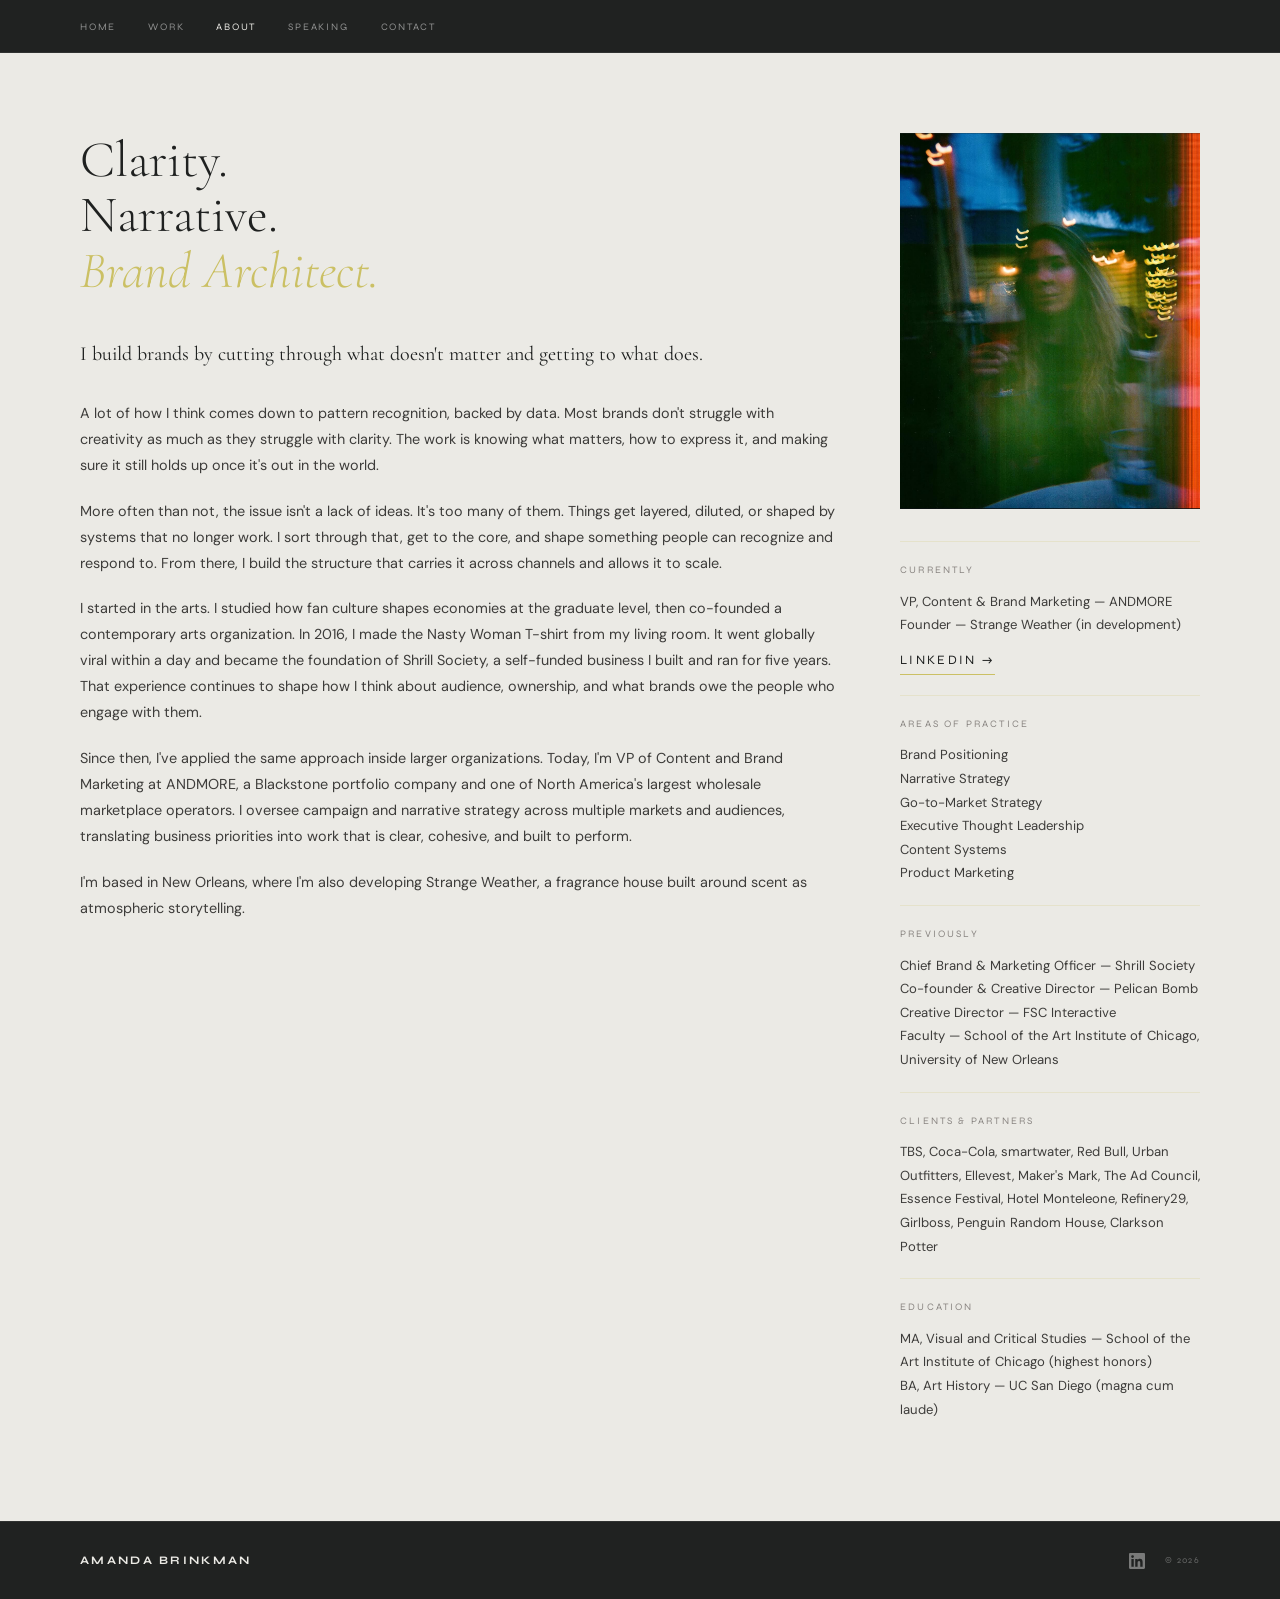
==== about.html @ c76f2d02 "Update About page sidebar content Co-Authored-By: Claude Sonnet 4.6 <noreply@anthropic.com>" ====
<!DOCTYPE html>
<html lang="en">
<head>
  <meta charset="UTF-8">
  <meta name="viewport" content="width=device-width, initial-scale=1.0">
  <title>About — Amanda Brinkman</title>
  <meta name="description" content="Twenty years building brands at the intersection of cultural intelligence, narrative architecture, and commercial strategy.">
  <link rel="preconnect" href="https://fonts.googleapis.com">
  <link rel="preconnect" href="https://fonts.gstatic.com" crossorigin>
  <link href="https://fonts.googleapis.com/css2?family=Cormorant+Garamond:ital,wght@0,300;0,400;0,500;0,600;0,700;1,300;1,400;1,600&family=DM+Sans:wght@300;400;500&family=Syne:wght@400;500;600;700;800&display=swap" rel="stylesheet">
  <link rel="stylesheet" href="css/style.css">
</head>
<body>

  <nav class="site-nav" role="navigation" aria-label="Main">
    <div class="container nav-inner">
      
      <button class="nav-toggle" aria-label="Toggle navigation" aria-expanded="false">
        <span></span><span></span><span></span>
      </button>
      <ul class="nav-links">
        <li><a href="index.html">Home</a></li>
        <li><a href="work.html">Work</a></li>
        <li><a href="about.html">About</a></li>
        <li><a href="speaking.html">Speaking</a></li>
        <li><a href="contact.html">Contact</a></li>
      </ul>
    </div>
  </nav>

  <main>
    <div class="container">
      <div class="about-grid">

        <!-- LEFT: BIO -->
        <div class="about-body">
          <h2 class="about-heading">Clarity.<br>Narrative.<br><em>Brand Architect.</em></h2>

          <p class="about-lede">I build brands by cutting through what doesn't matter and getting to what does.</p>

          <p>A lot of how I think comes down to pattern recognition, backed by data. Most brands don't struggle with creativity as much as they struggle with clarity. The work is knowing what matters, how to express it, and making sure it still holds up once it's out in the world.</p>

          <p>More often than not, the issue isn't a lack of ideas. It's too many of them. Things get layered, diluted, or shaped by systems that no longer work. I sort through that, get to the core, and shape something people can recognize and respond to. From there, I build the structure that carries it across channels and allows it to scale.</p>

          <p>I started in the arts. I studied how fan culture shapes economies at the graduate level, then co-founded a contemporary arts organization. In 2016, I made the Nasty Woman T-shirt from my living room. It went globally viral within a day and became the foundation of Shrill Society, a self-funded business I built and ran for five years. That experience continues to shape how I think about audience, ownership, and what brands owe the people who engage with them.</p>

          <p>Since then, I've applied the same approach inside larger organizations. Today, I'm VP of Content and Brand Marketing at ANDMORE, a Blackstone portfolio company and one of North America's largest wholesale marketplace operators. I oversee campaign and narrative strategy across multiple markets and audiences, translating business priorities into work that is clear, cohesive, and built to perform.</p>

          <p>I'm based in New Orleans, where I'm also developing Strange Weather, a fragrance house built around scent as atmospheric storytelling.</p>


        </div>

        <!-- RIGHT: PHOTO + SIDEBAR -->
        <aside class="photo-col">

          <img src="images/IMG_5791.jpg" alt="Amanda Brinkman"
               style="width:100%;max-height:560px;object-fit:cover;object-position:center top;display:block;margin-bottom:2rem;">

          <div class="sidebar-block">
            <span class="label">Currently</span>
            <p>VP, Content &amp; Brand Marketing — ANDMORE<br>Founder — Strange Weather (in development)</p>
            <a href="https://www.linkedin.com/in/amandaleighbrinkman/" target="_blank" rel="noopener" class="cta-link" style="font-size:0.8rem;margin-top:0.75rem;display:inline-block;">LinkedIn →</a>
          </div>

          <div class="sidebar-block">
            <span class="label">Areas of Practice</span>
            <p>Brand Positioning<br>Narrative Strategy<br>Go-to-Market Strategy<br>Executive Thought Leadership<br>Content Systems<br>Product Marketing</p>
          </div>

          <div class="sidebar-block">
            <span class="label">Previously</span>
            <p>Chief Brand &amp; Marketing Officer — Shrill Society<br>Co-founder &amp; Creative Director — Pelican Bomb<br>Creative Director — FSC Interactive<br>Faculty — School of the Art Institute of Chicago, University of New Orleans</p>
          </div>

          <div class="sidebar-block">
            <span class="label">Clients &amp; Partners</span>
            <p>TBS, Coca-Cola, smartwater, Red Bull, Urban Outfitters, Ellevest, Maker's Mark, The Ad Council, Essence Festival, Hotel Monteleone, Refinery29, Girlboss, Penguin Random House, Clarkson Potter</p>
          </div>

          <div class="sidebar-block">
            <span class="label">Education</span>
            <p>MA, Visual and Critical Studies — School of the Art Institute of Chicago (highest honors)<br>BA, Art History — UC San Diego (magna cum laude)</p>
          </div>

        </aside>

      </div>
    </div>
  </main>

  <footer class="site-footer">
    <div class="container footer-inner">
      <span class="nav-logo">Amanda Brinkman</span>
      <div style="display:flex;align-items:center;gap:1.25rem;">
        <a href="https://www.linkedin.com/in/amandaleighbrinkman/" target="_blank" rel="noopener" aria-label="LinkedIn" style="color:rgba(255,255,255,0.4);display:flex;align-items:center;transition:color 0.2s;" onmouseover="this.style.color='rgba(255,255,255,0.9)'" onmouseout="this.style.color='rgba(255,255,255,0.4)'">
          <svg xmlns="http://www.w3.org/2000/svg" viewBox="0 0 24 24" width="16" height="16" fill="currentColor"><path d="M20.447 20.452h-3.554v-5.569c0-1.328-.027-3.037-1.852-3.037-1.853 0-2.136 1.445-2.136 2.939v5.667H9.351V9h3.414v1.561h.046c.477-.9 1.637-1.85 3.37-1.85 3.601 0 4.267 2.37 4.267 5.455v6.286zM5.337 7.433a2.062 2.062 0 01-2.063-2.065 2.064 2.064 0 112.063 2.065zm1.782 13.019H3.555V9h3.564v11.452zM22.225 0H1.771C.792 0 0 .774 0 1.729v20.542C0 23.227.792 24 1.771 24h20.451C23.2 24 24 23.227 24 22.271V1.729C24 .774 23.2 0 22.222 0h.003z"/></svg>
        </a>
        <p>© 2026</p>
      </div>
    </div>
  </footer>

  <script src="js/nav.js"></script>
</body>
</html>
---- css/style.css ----
/* ============================================================
   AMANDA BRINKMAN — GLOBAL STYLESHEET v2
   ============================================================ */

/* --- VARIABLES --- */
:root {
  --linen:        #EBEAE5;  /* Linen Mist */
  --noir:         #202221;  /* Charcoal */
  --coal:         #292B2A;  /* Charcoal-light — card surfaces */
  --crimson:      #CBC064;  /* Soft Apple — primary accent */
  --crimson-deep: #A8A048;  /* Soft Apple, deeper */
  --crimson-pale: rgba(203, 192, 100, 0.10);
  --cerulean:     #FFB6E3;  /* Baby Pink — strip accent */
  --ivory:        #DDD1C1;  /* Warm Ivory */
  --smoke:        #E3E1E6;  /* Smoke */
  --ink:          #1F2120;
  --ink-mid:      #3D3C3A;
  --ink-light:    #888480;
  --red-border:   rgba(203, 192, 100, 0.20);
  --dark-border:  rgba(255, 255, 255, 0.07);
  --serif:   'Cormorant Garamond', Georgia, serif;
  --sans:    'DM Sans', system-ui, sans-serif;
  --display: 'Syne', system-ui, sans-serif;
  --max-w:   1200px;
  --pad-h:   2.5rem;
}

/* --- RESET --- */
*, *::before, *::after { box-sizing: border-box; margin: 0; padding: 0; }
img, video { display: block; max-width: 100%; height: auto; }

/* --- BASE --- */
html { font-size: 16px; scroll-behavior: smooth; }

body {
  background: var(--linen);
  color: var(--ink-mid);
  font-family: var(--sans);
  font-size: 0.9rem;
  line-height: 1.8;
  -webkit-font-smoothing: antialiased;
}

/* --- TYPOGRAPHY --- */
h1, h2, h3, h4 {
  font-family: var(--serif);
  font-weight: 300;
  color: var(--ink);
  line-height: 1.05;
}
h2 { line-height: 1.12; }
h3 { line-height: 1.2; font-weight: 400; }

p { font-family: var(--sans); font-size: 0.9rem; line-height: 1.8; color: var(--ink-mid); }

em { color: var(--crimson); font-style: italic; }

a { color: var(--crimson-deep); text-decoration: none; transition: color 0.2s; }
a:hover { color: var(--ink); }

/* --- LAYOUT --- */
.container {
  max-width: var(--max-w);
  margin-left: auto;
  margin-right: auto;
  padding-left: var(--pad-h);
  padding-right: var(--pad-h);
}

/* --- LABELS --- */
.label {
  font-family: var(--display);
  font-size: 0.62rem;
  letter-spacing: 0.22em;
  text-transform: uppercase;
  color: var(--ink-light);
  display: block;
}
.label-dark {
  color: rgba(255,255,255,0.4);
}

/* --- HAIRLINE --- */
hr { border: none; border-top: 0.5px solid var(--red-border); }
.hr-dark { border-color: var(--dark-border); }

/* --- TAG PILLS --- */
.tag-pill {
  display: inline-block;
  font-family: var(--display);
  font-size: 0.6rem;
  letter-spacing: 0.14em;
  text-transform: uppercase;
  border: 0.5px solid var(--dark-border);
  color: rgba(255,255,255,0.5);
  padding: 0.35rem 0.8rem;
  border-radius: 100px;
}
.tag-pill-light {
  border-color: var(--red-border);
  color: var(--crimson-deep);
}

/* --- CTA BUTTONS --- */
.cta-btn {
  display: inline-block;
  font-family: var(--display);
  font-size: 0.68rem;
  letter-spacing: 0.18em;
  text-transform: uppercase;
  background: var(--linen);
  color: var(--ink);
  padding: 0.9rem 2.25rem;
  border: none;
  transition: background 0.2s, color 0.2s;
}
.cta-btn:hover { background: var(--crimson); color: var(--linen); }

.cta-btn-outline {
  background: transparent;
  border: 0.5px solid var(--dark-border);
  color: rgba(255,255,255,0.85);
}
.cta-btn-outline:hover { background: var(--linen); color: var(--ink); border-color: var(--linen); }

.cta-link {
  display: inline-block;
  font-family: var(--display);
  font-size: 0.65rem;
  letter-spacing: 0.18em;
  text-transform: uppercase;
  color: var(--ink);
  border-bottom: 0.5px solid var(--crimson);
  padding-bottom: 2px;
  transition: color 0.2s;
}
.cta-link:hover { color: var(--crimson-deep); }
.cta-link-light {
  color: rgba(255,255,255,0.8);
  border-bottom-color: rgba(169,27,24,0.4);
}
.cta-link-light:hover { color: var(--linen); }

/* ============================================================
   NAVIGATION
   ============================================================ */
.site-nav {
  position: sticky;
  top: 0;
  z-index: 100;
  background: var(--noir);
  border-bottom: 0.5px solid var(--dark-border);
}

.nav-inner {
  display: flex;
  justify-content: space-between;
  align-items: center;
  height: 3.25rem;
}

.nav-logo {
  font-family: var(--display);
  font-size: 0.72rem;
  font-weight: 700;
  letter-spacing: 0.2em;
  text-transform: uppercase;
  color: var(--linen);
  text-decoration: none;
  transition: color 0.2s;
}
.nav-logo:hover { color: var(--cerulean); }

.nav-links {
  display: flex;
  gap: 2rem;
  list-style: none;
}

.nav-links a {
  font-family: var(--display);
  font-size: 0.62rem;
  letter-spacing: 0.18em;
  text-transform: uppercase;
  color: rgba(255,255,255,0.5);
  text-decoration: none;
  transition: color 0.2s;
}
.nav-links a:hover,
.nav-links a.active { color: var(--linen); }

.nav-toggle {
  display: none;
  background: none;
  border: none;
  flex-direction: column;
  gap: 5px;
  padding: 4px;
  cursor: pointer;
}
.nav-toggle span {
  display: block;
  width: 22px;
  height: 0.5px;
  background: var(--linen);
}

/* ============================================================
   HERO — DARK, FULL VIEWPORT
   ============================================================ */
.hero-dark {
  background: var(--noir);
  display: flex;
  flex-direction: column;
  justify-content: center;
  padding-top: 4rem;
  padding-bottom: 4rem;
  position: relative;
  overflow: hidden;
}

.hero-inner {
  display: grid;
  grid-template-columns: 1fr;
  gap: 0;
  align-items: start;
  max-width: 720px;
  margin-left: 0;
  text-align: left;
}

.hero-tags {
  display: flex;
  gap: 0.6rem;
  flex-wrap: wrap;
  margin-bottom: 2rem;
}

.hero-name {
  font-family: var(--serif);
  font-size: clamp(5rem, 9vw, 10rem);
  font-weight: 600;
  color: var(--linen);
  line-height: 0.92;
  letter-spacing: -0.02em;
  margin-bottom: 2rem;
}

.hero-name em {
  color: var(--crimson);
  font-style: italic;
}

.hero-sub {
  font-family: var(--sans);
  font-size: 0.9rem;
  color: rgba(255,255,255,0.55);
  line-height: 1.7;
  max-width: 380px;
  margin-bottom: 2.5rem;
}

/* Hero portrait column */
.hero-portrait {
  position: relative;
  align-self: stretch;
  min-height: 520px;
  display: flex;
  align-items: flex-end;
}

.portrait-placeholder {
  width: 100%;
  height: 100%;
  min-height: 520px;
  background: var(--coal);
  border: 0.5px solid var(--dark-border);
  display: flex;
  flex-direction: column;
  align-items: center;
  justify-content: center;
  gap: 0.75rem;
  position: relative;
  overflow: hidden;
}

.portrait-placeholder::before {
  content: '';
  position: absolute;
  inset: 0;
  background: linear-gradient(to top, var(--noir) 0%, transparent 40%);
  z-index: 1;
}

.portrait-placeholder-label {
  font-family: var(--display);
  font-size: 0.6rem;
  letter-spacing: 0.18em;
  text-transform: uppercase;
  color: rgba(255,255,255,0.25);
  position: relative;
  z-index: 2;
}

.portrait-placeholder svg {
  opacity: 0.12;
  position: relative;
  z-index: 2;
}

.hero-portrait img {
  width: 100%;
  height: 100%;
  min-height: 520px;
  object-fit: cover;
  object-position: top center;
}

/* ============================================================
   HORIZONTAL TYPE SCROLL
   ============================================================ */
.type-scroll-wrap {
  background: var(--cerulean);
  overflow: hidden;
  padding: 1rem 0;
  user-select: none;
}

.type-scroll-track {
  display: inline-flex;
  gap: 0;
  animation: type-scroll 30s linear infinite;
  white-space: nowrap;
}

.type-scroll-wrap:hover .type-scroll-track {
  animation-play-state: paused;
}

.type-scroll-item {
  font-family: var(--serif);
  font-size: 1.15rem;
  font-weight: 600;
  letter-spacing: 0.04em;
  color: var(--noir);
  padding: 0 1.5rem;
  font-style: italic;
}

.type-scroll-dot {
  font-family: var(--display);
  font-size: 0.5rem;
  color: rgba(24, 23, 23, 0.4);
  align-self: center;
  padding: 0 0.5rem;
}

@keyframes type-scroll {
  from { transform: translateX(0); }
  to   { transform: translateX(-50%); }
}

/* ============================================================
   STATS ROW
   ============================================================ */
.stats-row {
  padding: 4rem 0;
  border-bottom: 0.5px solid var(--red-border);
}

.stats-grid {
  display: grid;
  grid-template-columns: repeat(4, 1fr);
  gap: 0;
}

.stat-item {
  padding: 0 2rem;
  border-right: 0.5px solid var(--red-border);
}
.stat-item:first-child { padding-left: 0; }
.stat-item:last-child  { border-right: none; }

.stat-num {
  font-family: var(--serif);
  font-size: clamp(2.8rem, 4vw, 4rem);
  font-weight: 300;
  color: var(--ink);
  line-height: 1;
  display: block;
  margin-bottom: 0.5rem;
}

.stat-desc {
  font-family: var(--display);
  font-size: 0.6rem;
  letter-spacing: 0.14em;
  text-transform: uppercase;
  color: var(--ink-light);
  line-height: 1.5;
  display: block;
}

/* ============================================================
   PRESS TICKER
   ============================================================ */
.ticker-outer {
  overflow: hidden;
  background: var(--linen);
  border-top: 0.5px solid var(--red-border);
  border-bottom: 0.5px solid var(--red-border);
  padding: 12px 0;
  position: relative;
}
.ticker-outer::before,
.ticker-outer::after {
  content: '';
  position: absolute; top: 0; bottom: 0;
  width: 80px; z-index: 2; pointer-events: none;
}
.ticker-outer::before { left: 0;  background: linear-gradient(to right, var(--linen), transparent); }
.ticker-outer::after  { right: 0; background: linear-gradient(to left,  var(--linen), transparent); }

.ticker-track {
  display: flex;
  animation: ticker 55s linear infinite;
  white-space: nowrap;
}
.ticker-track:hover { animation-play-state: paused; }

.t-item {
  display: inline-flex;
  align-items: center;
  gap: 8px;
  padding: 0 22px;
  border-right: 0.5px solid var(--red-border);
  flex-shrink: 0;
  height: 36px;
}
.t-favicon {
  width: 14px; height: 14px;
  border-radius: 3px;
  object-fit: contain;
  opacity: 0.55;
}
.t-name {
  font-family: var(--display);
  font-size: 0.58rem;
  letter-spacing: 0.12em;
  color: var(--ink-light);
  white-space: nowrap;
}
.t-item:hover .t-name  { color: var(--crimson-deep); }
.t-item:hover .t-favicon { opacity: 0.85; }

@keyframes ticker {
  from { transform: translateX(0); }
  to   { transform: translateX(-50%); }
}

/* ============================================================
   WORK PREVIEW — HOME
   ============================================================ */
.work-preview {
  padding: 5rem 0;
  background: var(--noir);
}

.section-header {
  display: flex;
  justify-content: space-between;
  align-items: baseline;
  margin-bottom: 3rem;
  padding-bottom: 1.5rem;
  border-bottom: 0.5px solid var(--dark-border);
}

.section-heading {
  font-family: var(--serif);
  font-size: clamp(1.8rem, 3vw, 2.4rem);
  font-weight: 300;
  color: var(--linen);
  line-height: 1.1;
}

.work-grid {
  display: grid;
  grid-template-columns: repeat(3, 1fr);
  gap: 1px;
  background: var(--dark-border);
  margin-bottom: 3rem;
}

.work-card {
  background: var(--coal);
  padding: 2.25rem 2rem;
  text-decoration: none;
  display: block;
  transition: background 0.25s;
  position: relative;
}
.work-card:hover { background: #2A2B2A; }

.work-card-tag {
  font-family: var(--display);
  font-size: 0.58rem;
  letter-spacing: 0.16em;
  text-transform: uppercase;
  color: var(--crimson);
  display: block;
  margin-bottom: 1rem;
}

.work-card-title {
  font-family: var(--serif);
  font-size: 1.6rem;
  font-weight: 400;
  color: var(--linen);
  display: block;
  margin-bottom: 1rem;
  line-height: 1.1;
}

.work-card-desc {
  font-family: var(--sans);
  font-size: 0.82rem;
  line-height: 1.75;
  color: rgba(255,255,255,0.4);
}

.work-card-num {
  position: absolute;
  top: 2rem;
  right: 2rem;
  font-family: var(--display);
  font-size: 0.58rem;
  letter-spacing: 0.1em;
  color: rgba(255,255,255,0.15);
}

/* ============================================================
   PAGE HEADER
   ============================================================ */
.page-header {
  background: var(--noir);
  padding: 5rem 0 3.5rem;
}

.page-header .label-dark { margin-bottom: 1.25rem; }

.page-header h1 {
  font-size: clamp(3rem, 6vw, 5.5rem);
  color: var(--linen);
  margin-bottom: 1rem;
}

.page-header .subhead {
  font-family: var(--sans);
  font-size: 0.9rem;
  color: rgba(255,255,255,0.4);
  max-width: 520px;
  line-height: 1.8;
}

/* ============================================================
   CASE STUDIES — WORK PAGE
   ============================================================ */
.case-study {
  padding: 3.5rem 0;
  border-bottom: 0.5px solid var(--red-border);
  display: grid;
  grid-template-columns: 200px 1fr;
  gap: 4rem;
}

.case-meta { padding-top: 0.2rem; }

.case-co {
  font-family: var(--serif);
  font-size: 1.3rem;
  font-weight: 500;
  color: var(--ink);
  display: block;
  margin-bottom: 0.4rem;
}

.case-role {
  font-family: var(--display);
  font-size: 0.6rem;
  letter-spacing: 0.12em;
  text-transform: uppercase;
  color: var(--crimson-deep);
  display: block;
  margin-bottom: 0.3rem;
}

.case-years {
  font-family: var(--sans);
  font-size: 0.75rem;
  color: var(--ink-light);
}

.case-body p { font-size: 0.88rem; margin-bottom: 1rem; }
.case-body p:last-of-type { margin-bottom: 0; }

/* Metrics */
.metrics-label {
  font-family: var(--display);
  font-size: 0.62rem;
  font-weight: 700;
  letter-spacing: 0.14em;
  text-transform: uppercase;
  color: var(--crimson);
  margin-top: 2.25rem;
  margin-bottom: 0.5rem;
}

.metrics {
  display: flex;
  gap: 2rem;
  margin-top: 2.25rem;
  flex-wrap: wrap;
}

.metric {
  border-left: 1.5px solid var(--crimson);
  padding-left: 0.85rem;
}

.metric-num {
  font-family: var(--serif);
  font-size: 1.6rem;
  font-weight: 400;
  color: var(--ink);
  line-height: 1;
  display: block;
}

.metric-desc {
  font-family: var(--display);
  font-size: 0.58rem;
  letter-spacing: 0.1em;
  text-transform: uppercase;
  color: var(--ink-light);
  display: block;
  margin-top: 0.2rem;
}

/* Badge */
.badge {
  display: inline-block;
  font-family: var(--display);
  font-size: 0.58rem;
  letter-spacing: 0.12em;
  text-transform: uppercase;
  background: var(--crimson-pale);
  color: var(--crimson-deep);
  border: 0.5px solid var(--red-border);
  padding: 0.3rem 0.75rem;
  margin-top: 1.5rem;
}

/* ============================================================
   ABOUT PAGE
   ============================================================ */
.about-grid {
  padding: 5rem 0;
  display: grid;
  grid-template-columns: 1fr 300px;
  gap: 4rem;
  align-items: start;
}

.about-heading {
  font-size: clamp(2.4rem, 4vw, 3.5rem);
  margin-bottom: 2.5rem;
  line-height: 1.08;
}

.about-body p { margin-bottom: 1.25rem; font-size: 0.9rem; }
.about-lede { font-family: var(--serif); font-size: 1.25rem !important; font-weight: 400; line-height: 1.5; color: var(--ink) !important; margin-bottom: 2rem !important; }

.about-aside {
  margin-top: 3rem;
  padding-top: 2rem;
  border-top: 0.5px solid var(--red-border);
  font-size: 0.8rem;
  color: var(--ink-light);
  font-style: italic;
  line-height: 1.8;
  font-family: var(--sans);
}

/* Photo column */
.photo-col {}

.photo-placeholder-lg {
  background: var(--ivory);
  border: 0.5px solid var(--red-border);
  aspect-ratio: 3 / 4;
  display: flex;
  flex-direction: column;
  align-items: center;
  justify-content: center;
  gap: 0.75rem;
  margin-bottom: 2rem;
  overflow: hidden;
  position: relative;
}

.photo-placeholder-lg img,
.photo-placeholder-lg video {
  width: 100%;
  height: 100%;
  object-fit: cover;
  object-position: top;
  position: absolute;
  inset: 0;
}

.photo-placeholder-label {
  font-family: var(--display);
  font-size: 0.58rem;
  letter-spacing: 0.16em;
  text-transform: uppercase;
  color: var(--ink-light);
  position: relative;
  z-index: 1;
}

.sidebar-block {
  border-top: 0.5px solid var(--red-border);
  padding: 1.25rem 0;
}

.sidebar-block .label { margin-bottom: 0.6rem; }

.sidebar-block p {
  font-size: 0.82rem;
  line-height: 1.8;
}

/* ============================================================
   SPEAKING PAGE
   ============================================================ */
.speaking-intro { padding: 4rem 0 3rem; }

.speaking-grid {
  display: grid;
  grid-template-columns: 1fr 1fr;
  gap: 4rem;
  align-items: start;
}

.venues { padding-bottom: 3rem; }

.venue-grid {
  display: grid;
  grid-template-columns: repeat(4, 1fr);
  gap: 1px;
  background: var(--red-border);
}

.venue-cell {
  background: var(--linen);
  padding: 1.75rem 1.5rem;
  display: flex;
  align-items: center;
  justify-content: center;
  transition: background 0.2s;
}
.venue-cell:hover { background: var(--smoke, #e8e5e0); }

.venue-logo {
  max-height: 36px;
  max-width: 120px;
  width: auto;
  object-fit: contain;
  filter: grayscale(100%);
  opacity: 0.65;
  transition: opacity 0.2s;
  display: block;
}
.venue-cell:hover .venue-logo { opacity: 1; }

.venue-fallback {
  display: none;
  font-family: var(--serif);
  font-size: 0.9rem;
  color: var(--ink-mid);
  text-align: center;
}

.topics { padding: 3rem 0; border-top: 0.5px solid var(--red-border); }
.topics .label { margin-bottom: 1.75rem; }

.topics-grid {
  display: grid;
  grid-template-columns: 1fr 1fr;
  gap: 1px;
  background: var(--red-border);
}

.topic-card {
  background: var(--linen);
  padding: 1.75rem;
  transition: background 0.2s;
}
.topic-card:hover { background: #D9D6CE; }

.topic-title {
  font-family: var(--serif);
  font-size: 1.1rem;
  font-weight: 500;
  color: var(--ink);
  display: block;
  margin-bottom: 0.6rem;
}

.topic-desc { font-size: 0.82rem; line-height: 1.7; color: var(--ink-light); }

.speaking-cta-strip {
  background: var(--noir);
  padding: 4rem 0;
}

.speaking-cta-inner {
  display: grid;
  grid-template-columns: 1fr 1fr;
  gap: 4rem;
  align-items: center;
}

.speaking-cta-inner h3 {
  font-family: var(--serif);
  font-size: clamp(1.6rem, 2.5vw, 2.2rem);
  font-weight: 300;
  color: var(--linen);
  line-height: 1.2;
}

/* ============================================================
   CONTACT PAGE
   ============================================================ */
.contact-grid {
  padding: 5rem 0;
  display: grid;
  grid-template-columns: 1fr 1fr;
  gap: 5rem;
  align-items: start;
}

.contact-heading {
  font-size: clamp(2.2rem, 3.5vw, 3.2rem);
  margin-bottom: 1.5rem;
}

.contact-body { font-size: 0.9rem; margin-bottom: 2.25rem; }

.contact-icons {
  display: flex;
  gap: 1.5rem;
  align-items: center;
}

.contact-icon-link {
  color: var(--ink-mid);
  transition: color 0.2s;
  display: inline-flex;
  align-items: center;
}

.contact-icon-link:hover { color: var(--crimson); }

.contact-links { border-top: 0.5px solid var(--red-border); }

.contact-row {
  display: flex;
  justify-content: space-between;
  align-items: baseline;
  padding: 0.85rem 0;
  border-bottom: 0.5px solid var(--red-border);
}

.contact-row-label {
  font-family: var(--display);
  font-size: 0.65rem;
  letter-spacing: 0.12em;
  text-transform: uppercase;
  color: var(--ink-mid);
}

.contact-row-val {
  font-family: var(--sans);
  font-size: 0.8rem;
  color: var(--ink-light);
}
.contact-row-val a { color: var(--ink-light); }
.contact-row-val a:hover { color: var(--crimson-deep); }

/* Form */
.contact-form { padding-top: 0.5rem; }

.form-field { margin-bottom: 2rem; }

.form-field label {
  display: block;
  font-family: var(--display);
  font-size: 0.6rem;
  letter-spacing: 0.16em;
  text-transform: uppercase;
  color: var(--ink-light);
  margin-bottom: 0.6rem;
}

.form-field input,
.form-field textarea {
  width: 100%;
  background: transparent;
  border: none;
  border-bottom: 0.5px solid var(--ink-light);
  font-family: var(--sans);
  font-size: 0.9rem;
  color: var(--ink);
  padding: 0.5rem 0;
  outline: none;
  border-radius: 0;
  -webkit-appearance: none;
  transition: border-color 0.2s;
}
.form-field input:focus,
.form-field textarea:focus { border-bottom-color: var(--crimson-deep); }
.form-field textarea { resize: vertical; min-height: 100px; }

.form-submit {
  background: var(--ink);
  color: var(--linen);
  font-family: var(--display);
  font-size: 0.65rem;
  letter-spacing: 0.18em;
  text-transform: uppercase;
  border: none;
  border-radius: 0;
  padding: 0.95rem 2.5rem;
  cursor: pointer;
  transition: background 0.2s;
}
.form-submit:hover { background: var(--crimson-deep); }

/* ============================================================
   WRITING PAGE
   ============================================================ */
.writing-intro {
  background: var(--noir);
  padding: 5rem 0 4rem;
}

.writing-intro h1 {
  font-size: clamp(3rem, 6vw, 5.5rem);
  color: var(--linen);
  margin-bottom: 1.25rem;
}

.writing-intro p {
  color: rgba(255,255,255,0.45);
  max-width: 520px;
}

.writing-piece {
  padding: 3rem 0;
  border-bottom: 0.5px solid var(--red-border);
  display: grid;
  grid-template-columns: 140px 1fr;
  gap: 3rem;
  align-items: start;
}

.writing-date {
  font-family: var(--display);
  font-size: 0.6rem;
  letter-spacing: 0.12em;
  text-transform: uppercase;
  color: var(--ink-light);
  padding-top: 0.3rem;
}

.writing-title {
  font-family: var(--serif);
  font-size: 1.75rem;
  font-weight: 300;
  color: var(--ink);
  display: block;
  margin-bottom: 0.75rem;
  line-height: 1.15;
}
.writing-title a { color: var(--ink); border-bottom: 0.5px solid transparent; transition: border-color 0.2s, color 0.2s; }
.writing-title a:hover { color: var(--crimson-deep); border-bottom-color: var(--crimson); }

.writing-dek { font-size: 0.88rem; color: var(--ink-mid); line-height: 1.75; margin-bottom: 1rem; }

.writing-source {
  font-family: var(--display);
  font-size: 0.58rem;
  letter-spacing: 0.14em;
  text-transform: uppercase;
  color: var(--crimson-deep);
}

.writing-cta { padding: 3.5rem 0 4rem; }
.writing-cta p { margin-bottom: 1.5rem; }

/* ============================================================
   ANDMORE IMAGE GRID
   ============================================================ */
.andmore-img-grid {
  display: grid;
  grid-template-columns: repeat(3, 1fr);
  gap: 12px;
  margin-top: 32px;
}
.andmore-img-grid img {
  width: 100%;
  height: 240px;
  object-fit: cover;
  display: block;
  background: var(--linen);
}
@media (max-width: 768px) {
  .andmore-img-grid { grid-template-columns: 1fr; }
}

/* ============================================================
   WORK PAGE — IMAGE GRIDS & SUB-SECTIONS
   ============================================================ */
.work-img-grid {
  display: grid;
  gap: 0.6rem;
  margin: 2rem 0;
}
.work-img-grid.cols-2 { grid-template-columns: 1fr 1fr; }
.work-img-grid.cols-3 { grid-template-columns: 1fr 1fr 1fr; }
.work-img-grid.cols-4 { grid-template-columns: 1fr 1fr 1fr 1fr; }
.work-img-grid img {
  width: 100%;
  display: block;
  aspect-ratio: 4/3;
  object-fit: cover;
  background: var(--linen);
}
.work-img-grid img.tall { aspect-ratio: 3/4; }


.case-subsection {
  margin-top: 2.5rem;
  padding-top: 2rem;
  border-top: 0.5px solid var(--red-border);
}
.case-subsection h3 {
  font-family: var(--serif);
  font-size: 1.25rem;
  font-weight: 600;
  letter-spacing: 0.01em;
  color: var(--ink);
  margin-bottom: 1rem;
}
.subsection-links {
  display: flex;
  gap: 1.5rem;
  flex-wrap: wrap;
  margin-top: 1.25rem;
}


.press-strip {
  display: flex;
  flex-wrap: wrap;
  gap: 0.35rem 1.25rem;
  margin: 1.5rem 0 0;
  padding: 1.25rem 0 0;
  border-top: 0.5px solid var(--red-border);
}
.press-name {
  font-family: var(--sans);
  font-size: 0.68rem;
  font-weight: 500;
  letter-spacing: 0.1em;
  text-transform: uppercase;
  color: var(--ink-light);
}

.pull-quote {
  font-family: var(--serif);
  font-style: italic;
  font-size: clamp(1.3rem, 2.5vw, 1.9rem);
  line-height: 1.3;
  color: var(--ink);
  margin: 2rem 0;
  padding-left: 1.5rem;
  border-left: 2px solid var(--crimson);
}

/* ============================================================
   SPEAKING PAGE — TEXT VENUE LIST & PHOTO
   ============================================================ */
.venue-list {
  columns: 2;
  column-gap: 3rem;
  padding: 0;
  list-style: none;
  margin: 0;
}
.venue-list li {
  font-family: var(--sans);
  font-size: 0.75rem;
  font-weight: 500;
  letter-spacing: 0.07em;
  text-transform: uppercase;
  color: var(--ink-mid);
  padding: 0.65rem 0;
  border-bottom: 0.5px solid var(--red-border);
  break-inside: avoid;
}

.speaking-photo-wrap {
  margin: 0 0 3rem;
}
.speaking-photo-wrap img {
  width: 100%;
  max-height: 480px;
  object-fit: cover;
  object-position: center top;
  display: block;
}
.speaking-photo-placeholder {
  width: 100%;
  height: 280px;
  background: var(--linen);
  display: flex;
  align-items: center;
  justify-content: center;
  font-family: var(--sans);
  font-size: 0.78rem;
  color: var(--ink-light);
  letter-spacing: 0.05em;
}

/* ============================================================
   FOOTER
   ============================================================ */
.site-footer {
  background: var(--noir);
  border-top: 0.5px solid var(--dark-border);
  padding: 1.75rem 0;
}

.footer-inner {
  display: flex;
  justify-content: space-between;
  align-items: center;
}

.footer-inner p {
  font-family: var(--display);
  font-size: 0.58rem;
  letter-spacing: 0.14em;
  text-transform: uppercase;
  color: rgba(255,255,255,0.3);
}

/* ============================================================
   MEDIA QUERIES
   ============================================================ */
@media (max-width: 960px) {
  :root { --pad-h: 1.75rem; }

  /* Nav */
  .nav-links {
    display: none;
    flex-direction: column;
    position: absolute;
    top: 3.25rem; left: 0; right: 0;
    background: var(--noir);
    border-bottom: 0.5px solid var(--dark-border);
    padding: 1rem 1.75rem;
    gap: 0;
    z-index: 200;
  }
  .nav-links.open { display: flex; }
  .nav-links.open li { padding: 0.7rem 0; border-bottom: 0.5px solid var(--dark-border); }
  .nav-toggle { display: flex; }
  .site-nav { position: relative; }

  /* Hero */
  .hero-name { font-size: clamp(4rem, 12vw, 7rem); }

  /* Stats */
  .stats-grid { grid-template-columns: 1fr 1fr; gap: 2.5rem 0; }
  .stat-item { padding: 0 1.5rem; border-right: 0.5px solid var(--red-border); }
  .stat-item:nth-child(2n) { border-right: none; }

  /* Work */
  .work-grid { grid-template-columns: 1fr; }

  /* Case studies */
  .case-study { grid-template-columns: 1fr; gap: 1.5rem; }

  /* About — stays two-column, just tighter gap */
  .about-grid { gap: 2.5rem; }
  .photo-placeholder-lg { aspect-ratio: 4/3; }

  /* Speaking */
  .speaking-grid { grid-template-columns: 1fr; gap: 2rem; }
  .venue-grid { grid-template-columns: 1fr 1fr; }
  .topics-grid { grid-template-columns: 1fr; }
  .speaking-cta-inner { grid-template-columns: 1fr; gap: 2rem; }

  /* Contact */
  .contact-grid { grid-template-columns: 1fr; gap: 3rem; }

  /* Work image grids */
  .work-img-grid.cols-3 { grid-template-columns: 1fr 1fr; }
  .work-img-grid.cols-4 { grid-template-columns: 1fr 1fr; }
  /* Venue list */
  .venue-list { columns: 1; }
  /* Writing */
  .writing-piece { grid-template-columns: 1fr; gap: 0.75rem; }

  /* Section header */
  .section-header { flex-direction: column; gap: 1rem; }

  /* Footer */
  .footer-inner { flex-direction: column; gap: 0.6rem; text-align: center; }
}

@media (max-width: 480px) {
  :root { --pad-h: 1.25rem; }
  .stats-grid { grid-template-columns: 1fr 1fr; }
  .stat-item { border-right: none; padding: 0; }
  .metrics { gap: 1.25rem; }
}
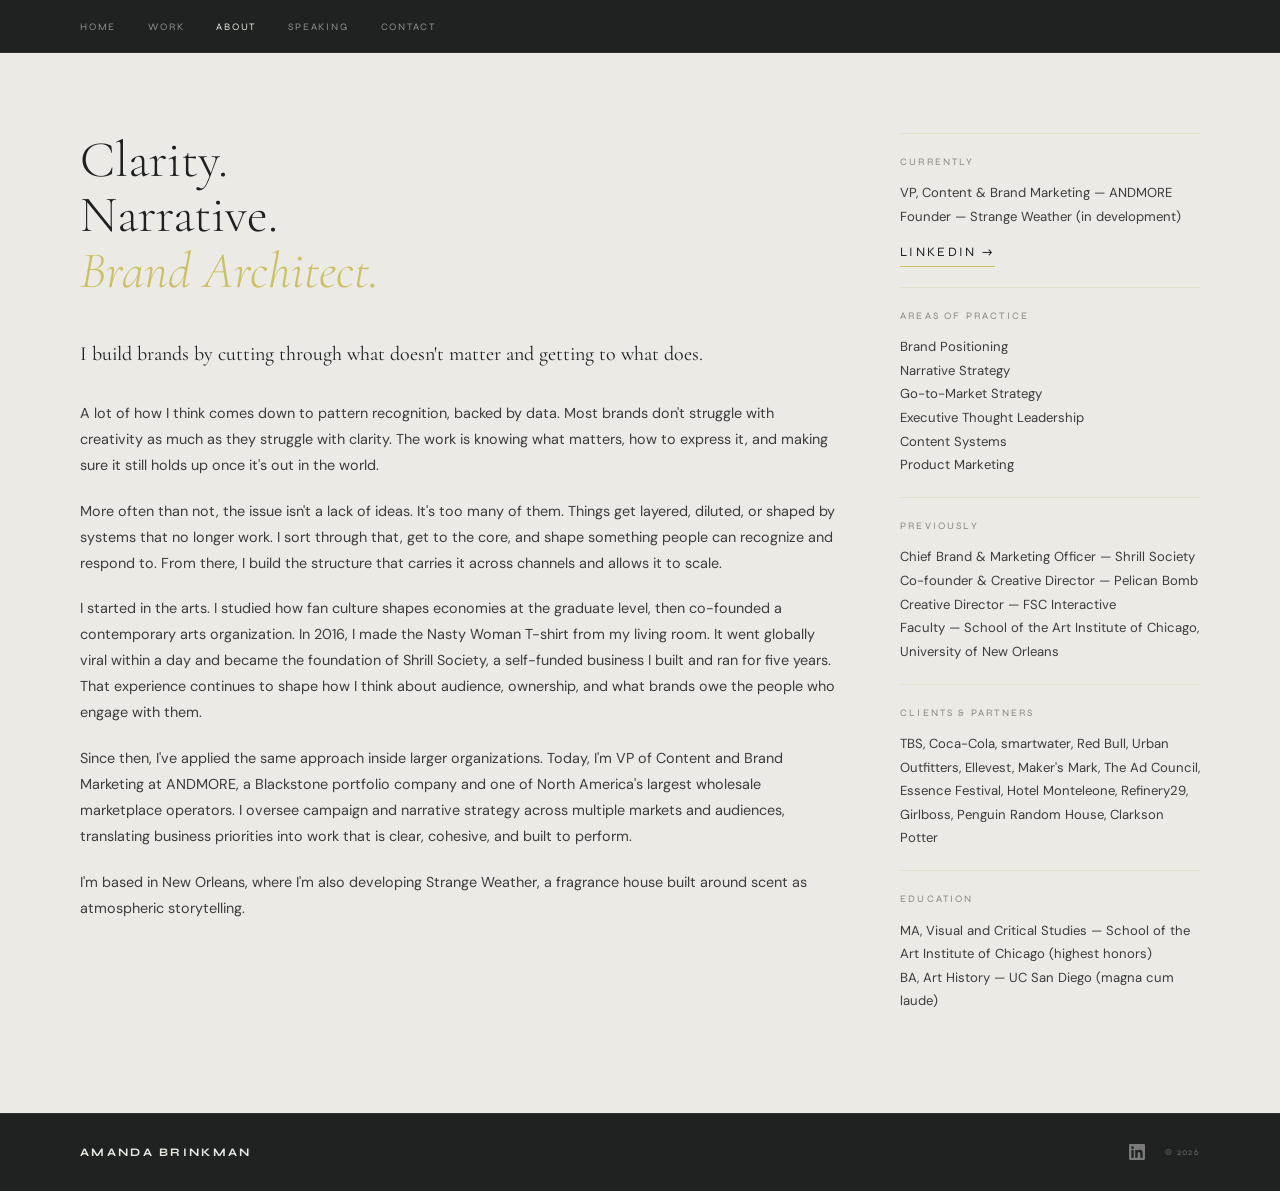
==== commit 04f0485d: "Remove portrait from About page, align sidebar to top Co-Authored-By: Claude Sonnet 4.6 <noreply@ant" ====
--- a/about.html
+++ b/about.html
@@ -54,9 +54,6 @@
         <!-- RIGHT: PHOTO + SIDEBAR -->
         <aside class="photo-col">
 
-          <img src="images/IMG_5791.jpg" alt="Amanda Brinkman"
-               style="width:100%;max-height:560px;object-fit:cover;object-position:center top;display:block;margin-bottom:2rem;">
-
           <div class="sidebar-block">
             <span class="label">Currently</span>
             <p>VP, Content &amp; Brand Marketing — ANDMORE<br>Founder — Strange Weather (in development)</p>
--- a/css/style.css
+++ b/css/style.css
@@ -691,8 +691,10 @@
   font-family: var(--sans);
 }
 
-/* Photo column */
-.photo-col {}
+/* Sidebar column */
+.photo-col {
+  padding-top: 0;
+}
 
 .photo-placeholder-lg {
   background: var(--ivory);
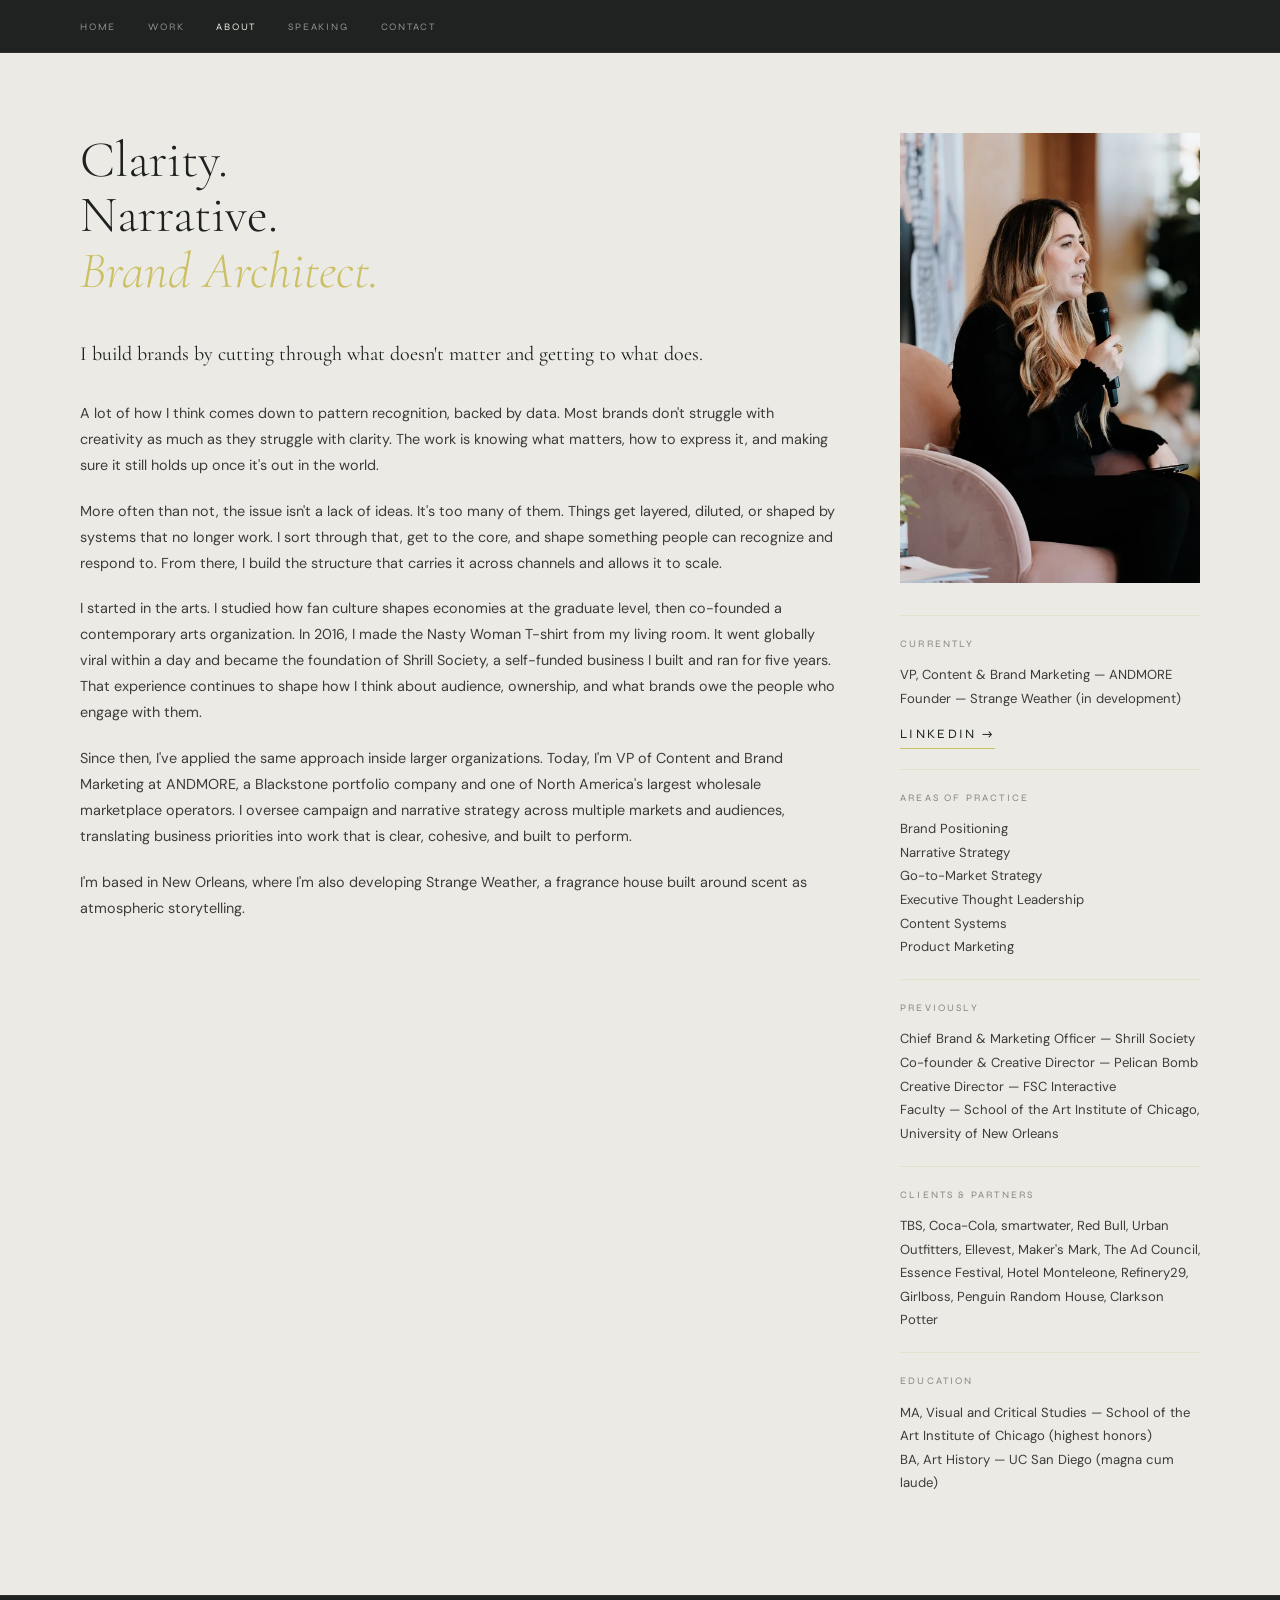
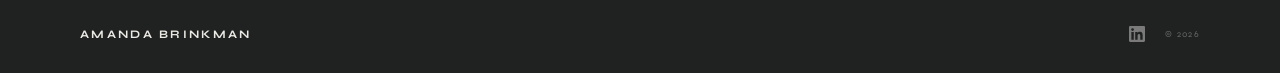
==== commit 7cb25f3e: "Replace About page portrait with speaking.webp Co-Authored-By: Claude Sonnet 4.6 <noreply@anthropic." ====
--- a/about.html
+++ b/about.html
@@ -54,6 +54,9 @@
         <!-- RIGHT: PHOTO + SIDEBAR -->
         <aside class="photo-col">
 
+          <img src="images/speaking.webp" alt="Amanda Brinkman"
+               style="width:100%;max-height:560px;object-fit:cover;object-position:center top;display:block;margin-bottom:2rem;">
+
           <div class="sidebar-block">
             <span class="label">Currently</span>
             <p>VP, Content &amp; Brand Marketing — ANDMORE<br>Founder — Strange Weather (in development)</p>
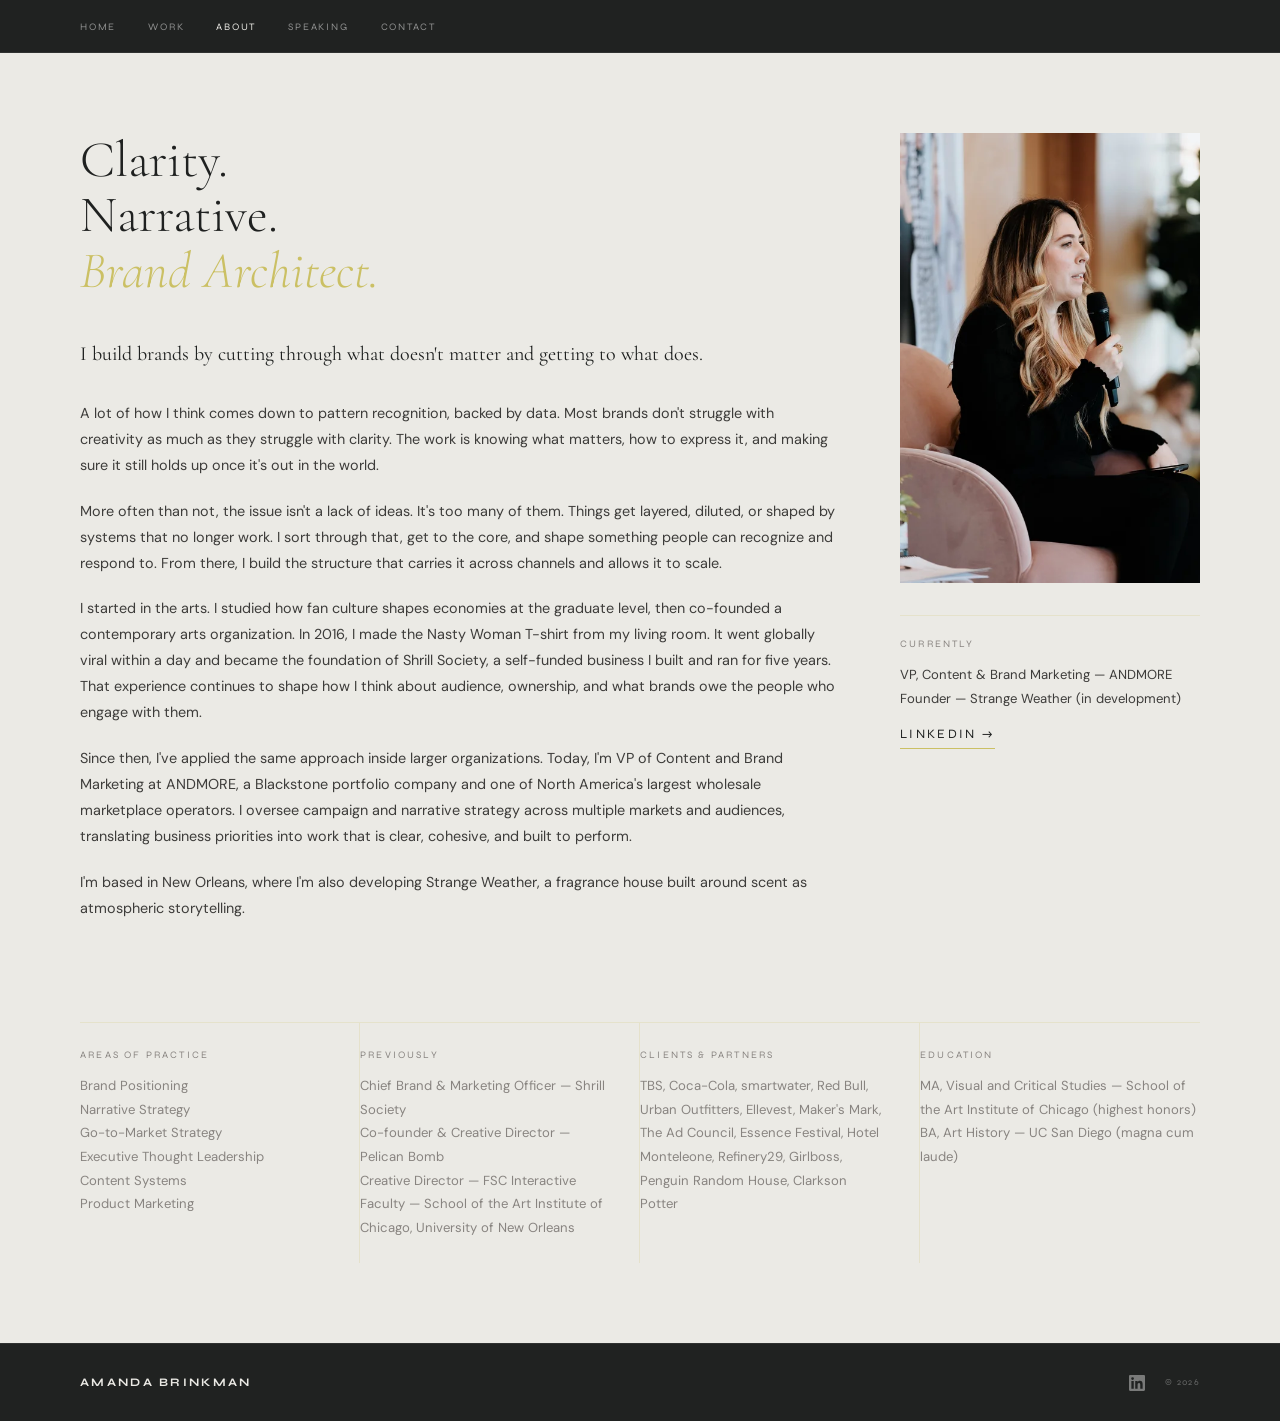
==== commit 0fd85864: "Restructure About page: sidebar image+currently, metadata strip below Co-Authored-By: Claude Sonnet " ====
--- a/about.html
+++ b/about.html
@@ -51,7 +51,7 @@
 
         </div>
 
-        <!-- RIGHT: PHOTO + SIDEBAR -->
+        <!-- RIGHT: PHOTO + CURRENTLY -->
         <aside class="photo-col">
 
           <img src="images/speaking.webp" alt="Amanda Brinkman"
@@ -63,29 +63,30 @@
             <a href="https://www.linkedin.com/in/amandaleighbrinkman/" target="_blank" rel="noopener" class="cta-link" style="font-size:0.8rem;margin-top:0.75rem;display:inline-block;">LinkedIn →</a>
           </div>
 
-          <div class="sidebar-block">
-            <span class="label">Areas of Practice</span>
-            <p>Brand Positioning<br>Narrative Strategy<br>Go-to-Market Strategy<br>Executive Thought Leadership<br>Content Systems<br>Product Marketing</p>
-          </div>
-
-          <div class="sidebar-block">
-            <span class="label">Previously</span>
-            <p>Chief Brand &amp; Marketing Officer — Shrill Society<br>Co-founder &amp; Creative Director — Pelican Bomb<br>Creative Director — FSC Interactive<br>Faculty — School of the Art Institute of Chicago, University of New Orleans</p>
-          </div>
-
-          <div class="sidebar-block">
-            <span class="label">Clients &amp; Partners</span>
-            <p>TBS, Coca-Cola, smartwater, Red Bull, Urban Outfitters, Ellevest, Maker's Mark, The Ad Council, Essence Festival, Hotel Monteleone, Refinery29, Girlboss, Penguin Random House, Clarkson Potter</p>
-          </div>
-
-          <div class="sidebar-block">
-            <span class="label">Education</span>
-            <p>MA, Visual and Critical Studies — School of the Art Institute of Chicago (highest honors)<br>BA, Art History — UC San Diego (magna cum laude)</p>
-          </div>
-
         </aside>
 
       </div>
+
+      <!-- FULL-WIDTH METADATA STRIP -->
+      <div class="about-meta">
+        <div class="about-meta-block">
+          <span class="label">Areas of Practice</span>
+          <p>Brand Positioning<br>Narrative Strategy<br>Go-to-Market Strategy<br>Executive Thought Leadership<br>Content Systems<br>Product Marketing</p>
+        </div>
+        <div class="about-meta-block">
+          <span class="label">Previously</span>
+          <p>Chief Brand &amp; Marketing Officer — Shrill Society<br>Co-founder &amp; Creative Director — Pelican Bomb<br>Creative Director — FSC Interactive<br>Faculty — School of the Art Institute of Chicago, University of New Orleans</p>
+        </div>
+        <div class="about-meta-block">
+          <span class="label">Clients &amp; Partners</span>
+          <p>TBS, Coca-Cola, smartwater, Red Bull, Urban Outfitters, Ellevest, Maker's Mark, The Ad Council, Essence Festival, Hotel Monteleone, Refinery29, Girlboss, Penguin Random House, Clarkson Potter</p>
+        </div>
+        <div class="about-meta-block">
+          <span class="label">Education</span>
+          <p>MA, Visual and Critical Studies — School of the Art Institute of Chicago (highest honors)<br>BA, Art History — UC San Diego (magna cum laude)</p>
+        </div>
+      </div>
+
     </div>
   </main>
 
--- a/css/style.css
+++ b/css/style.css
@@ -742,6 +742,32 @@
   line-height: 1.8;
 }
 
+.about-meta {
+  display: grid;
+  grid-template-columns: repeat(4, 1fr);
+  gap: 0;
+  border-top: 0.5px solid var(--red-border);
+  margin-bottom: 5rem;
+}
+
+.about-meta-block {
+  padding: 1.5rem 2rem 1.5rem 0;
+  border-right: 0.5px solid var(--red-border);
+}
+
+.about-meta-block:last-child {
+  border-right: none;
+  padding-right: 0;
+}
+
+.about-meta-block .label { margin-bottom: 0.6rem; display: block; }
+
+.about-meta-block p {
+  font-size: 0.82rem;
+  line-height: 1.8;
+  color: var(--ink-light);
+}
+
 /* ============================================================
    SPEAKING PAGE
    ============================================================ */
@@ -1209,6 +1235,9 @@
   /* About — stays two-column, just tighter gap */
   .about-grid { gap: 2.5rem; }
   .photo-placeholder-lg { aspect-ratio: 4/3; }
+  .about-meta { grid-template-columns: repeat(2, 1fr); }
+  .about-meta-block:nth-child(2) { border-right: none; padding-right: 0; }
+  .about-meta-block:nth-child(3) { border-right: 0.5px solid var(--red-border); padding-right: 2rem; }
 
   /* Speaking */
   .speaking-grid { grid-template-columns: 1fr; gap: 2rem; }
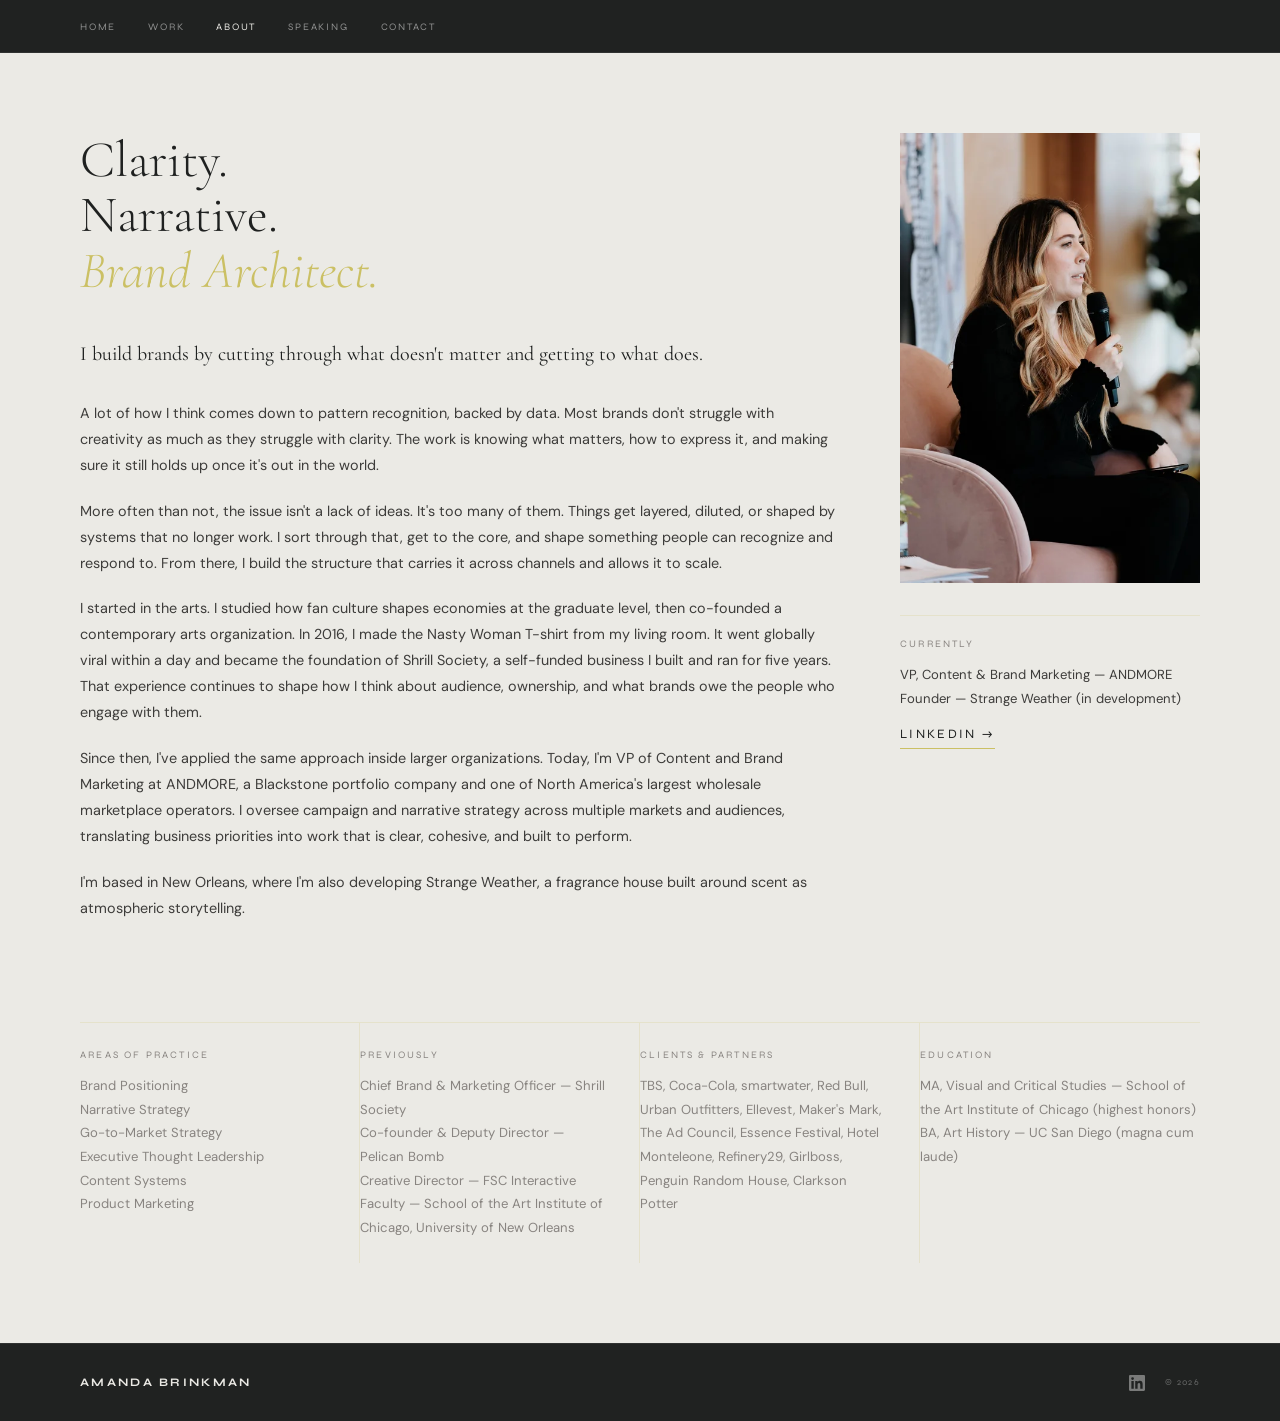
==== commit 866a230a: "Update Pelican Bomb title in About sidebar Co-Authored-By: Claude Sonnet 4.6 <noreply@anthropic.com>" ====
--- a/about.html
+++ b/about.html
@@ -75,7 +75,7 @@
         </div>
         <div class="about-meta-block">
           <span class="label">Previously</span>
-          <p>Chief Brand &amp; Marketing Officer — Shrill Society<br>Co-founder &amp; Creative Director — Pelican Bomb<br>Creative Director — FSC Interactive<br>Faculty — School of the Art Institute of Chicago, University of New Orleans</p>
+          <p>Chief Brand &amp; Marketing Officer — Shrill Society<br>Co-founder &amp; Deputy Director — Pelican Bomb<br>Creative Director — FSC Interactive<br>Faculty — School of the Art Institute of Chicago, University of New Orleans</p>
         </div>
         <div class="about-meta-block">
           <span class="label">Clients &amp; Partners</span>
--- a/css/style.css
+++ b/css/style.css
@@ -771,7 +771,7 @@
 /* ============================================================
    SPEAKING PAGE
    ============================================================ */
-.speaking-intro { padding: 4rem 0 3rem; }
+.speaking-intro { padding: 3rem 0; }
 
 .speaking-grid {
   display: grid;
@@ -1150,7 +1150,7 @@
 }
 
 .speaking-photo-wrap {
-  margin: 0 0 3rem;
+  display: none;
 }
 .speaking-photo-wrap img {
   width: 100%;
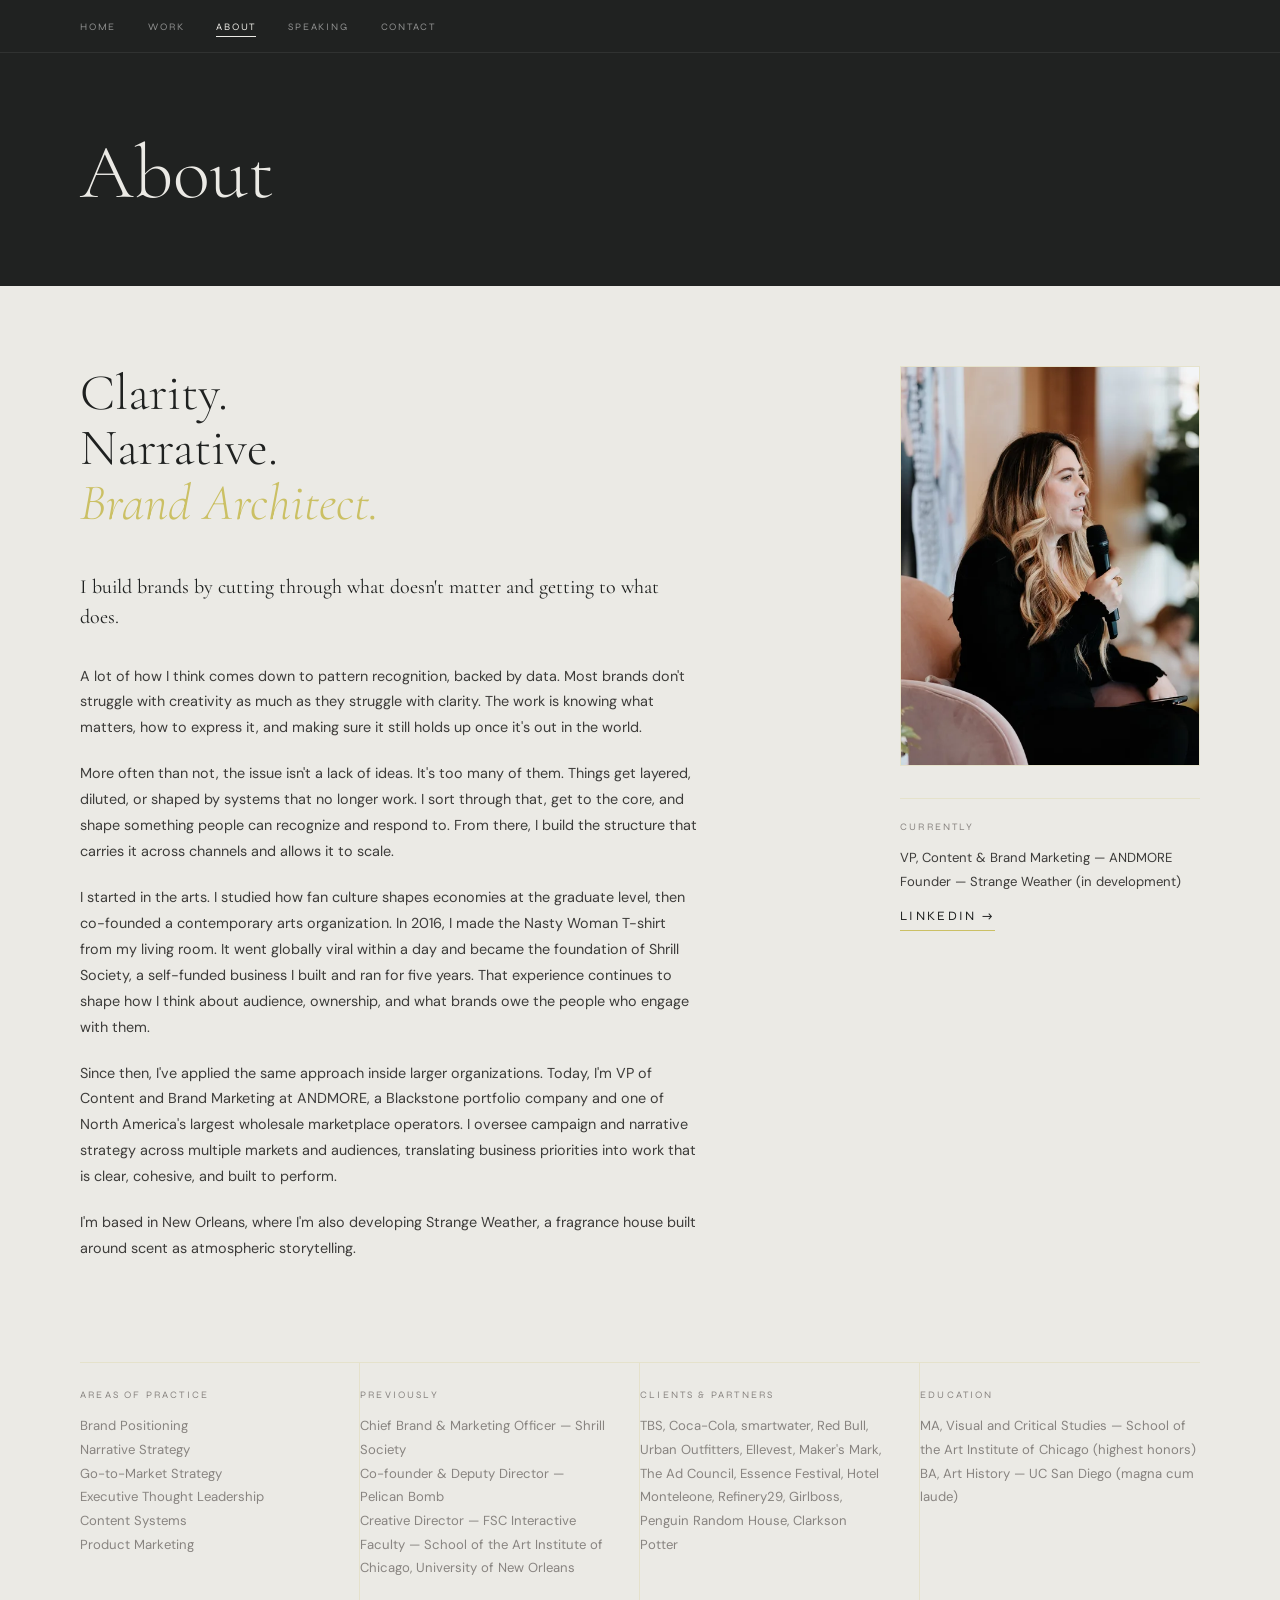
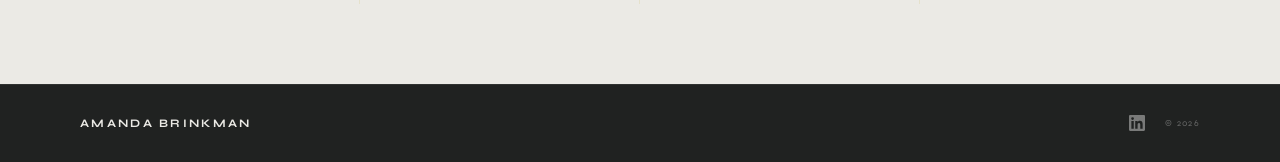
==== commit e4982a43: "Design refresh — hero layout, hover states, page consistency, venue list - Hero: replace empty right" ====
--- a/about.html
+++ b/about.html
@@ -28,6 +28,12 @@
     </div>
   </nav>
 
+  <header class="page-header">
+    <div class="container">
+      <h1>About</h1>
+    </div>
+  </header>
+
   <main>
     <div class="container">
       <div class="about-grid">
@@ -54,8 +60,9 @@
         <!-- RIGHT: PHOTO + CURRENTLY -->
         <aside class="photo-col">
 
-          <img src="images/speaking.webp" alt="Amanda Brinkman"
-               style="width:100%;max-height:560px;object-fit:cover;object-position:center top;display:block;margin-bottom:2rem;">
+          <div class="about-photo-frame">
+            <img src="images/speaking.webp" alt="Amanda Brinkman">
+          </div>
 
           <div class="sidebar-block">
             <span class="label">Currently</span>
--- a/css/style.css
+++ b/css/style.css
@@ -132,9 +132,9 @@
   color: var(--ink);
   border-bottom: 0.5px solid var(--crimson);
   padding-bottom: 2px;
-  transition: color 0.2s;
-}
-.cta-link:hover { color: var(--crimson-deep); }
+  transition: color 0.2s, transform 0.2s ease;
+}
+.cta-link:hover { color: var(--crimson-deep); transform: translateX(4px); }
 .cta-link-light {
   color: rgba(255,255,255,0.8);
   border-bottom-color: rgba(169,27,24,0.4);
@@ -185,9 +185,25 @@
   color: rgba(255,255,255,0.5);
   text-decoration: none;
   transition: color 0.2s;
+  position: relative;
+  padding-bottom: 2px;
+}
+.nav-links a::after {
+  content: '';
+  position: absolute;
+  bottom: -1px;
+  left: 0;
+  right: 0;
+  height: 0.5px;
+  background: var(--linen);
+  transform: scaleX(0);
+  transform-origin: left;
+  transition: transform 0.25s ease;
 }
 .nav-links a:hover,
 .nav-links a.active { color: var(--linen); }
+.nav-links a:hover::after,
+.nav-links a.active::after { transform: scaleX(1); }
 
 .nav-toggle {
   display: none;
@@ -210,9 +226,6 @@
    ============================================================ */
 .hero-dark {
   background: var(--noir);
-  display: flex;
-  flex-direction: column;
-  justify-content: center;
   padding-top: 4rem;
   padding-bottom: 4rem;
   position: relative;
@@ -220,13 +233,25 @@
 }
 
 .hero-inner {
-  display: grid;
-  grid-template-columns: 1fr;
-  gap: 0;
-  align-items: start;
-  max-width: 720px;
-  margin-left: 0;
+  display: flex;
+  flex-direction: column;
   text-align: left;
+}
+
+.hero-bottom-bar {
+  display: flex;
+  justify-content: space-between;
+  align-items: flex-end;
+  gap: 4rem;
+  padding-top: 2rem;
+  border-top: 0.5px solid var(--dark-border);
+}
+
+.hero-actions {
+  display: flex;
+  gap: 1.5rem;
+  align-items: center;
+  flex-shrink: 0;
 }
 
 .hero-tags {
@@ -238,12 +263,12 @@
 
 .hero-name {
   font-family: var(--serif);
-  font-size: clamp(5rem, 9vw, 10rem);
+  font-size: clamp(5rem, 11vw, 13rem);
   font-weight: 600;
   color: var(--linen);
   line-height: 0.92;
   letter-spacing: -0.02em;
-  margin-bottom: 2rem;
+  margin-bottom: 2.5rem;
 }
 
 .hero-name em {
@@ -256,65 +281,10 @@
   font-size: 0.9rem;
   color: rgba(255,255,255,0.55);
   line-height: 1.7;
-  max-width: 380px;
-  margin-bottom: 2.5rem;
-}
-
-/* Hero portrait column */
-.hero-portrait {
-  position: relative;
-  align-self: stretch;
-  min-height: 520px;
-  display: flex;
-  align-items: flex-end;
-}
-
-.portrait-placeholder {
-  width: 100%;
-  height: 100%;
-  min-height: 520px;
-  background: var(--coal);
-  border: 0.5px solid var(--dark-border);
-  display: flex;
-  flex-direction: column;
-  align-items: center;
-  justify-content: center;
-  gap: 0.75rem;
-  position: relative;
-  overflow: hidden;
-}
-
-.portrait-placeholder::before {
-  content: '';
-  position: absolute;
-  inset: 0;
-  background: linear-gradient(to top, var(--noir) 0%, transparent 40%);
-  z-index: 1;
-}
-
-.portrait-placeholder-label {
-  font-family: var(--display);
-  font-size: 0.6rem;
-  letter-spacing: 0.18em;
-  text-transform: uppercase;
-  color: rgba(255,255,255,0.25);
-  position: relative;
-  z-index: 2;
-}
-
-.portrait-placeholder svg {
-  opacity: 0.12;
-  position: relative;
-  z-index: 2;
-}
-
-.hero-portrait img {
-  width: 100%;
-  height: 100%;
-  min-height: 520px;
-  object-fit: cover;
-  object-position: top center;
-}
+  max-width: 420px;
+  margin-bottom: 0;
+}
+
 
 /* ============================================================
    HORIZONTAL TYPE SCROLL
@@ -496,10 +466,14 @@
   padding: 2.25rem 2rem;
   text-decoration: none;
   display: block;
-  transition: background 0.25s;
+  transition: background 0.25s, transform 0.25s ease, box-shadow 0.25s ease;
   position: relative;
 }
-.work-card:hover { background: #2A2B2A; }
+.work-card:hover {
+  background: #2A2B2A;
+  transform: translateY(-4px);
+  box-shadow: 0 12px 32px rgba(0,0,0,0.35);
+}
 
 .work-card-tag {
   font-family: var(--display);
@@ -677,7 +651,7 @@
   line-height: 1.08;
 }
 
-.about-body p { margin-bottom: 1.25rem; font-size: 0.9rem; }
+.about-body p { margin-bottom: 1.25rem; font-size: 0.9rem; max-width: 62ch; }
 .about-lede { font-family: var(--serif); font-size: 1.25rem !important; font-weight: 400; line-height: 1.5; color: var(--ink) !important; margin-bottom: 2rem !important; }
 
 .about-aside {
@@ -694,6 +668,25 @@
 /* Sidebar column */
 .photo-col {
   padding-top: 0;
+}
+
+.about-photo-frame {
+  border: 0.5px solid var(--red-border);
+  overflow: hidden;
+  margin-bottom: 2rem;
+  aspect-ratio: 3 / 4;
+  position: relative;
+}
+.about-photo-frame img {
+  width: 100%;
+  height: 100%;
+  object-fit: cover;
+  object-position: center top;
+  display: block;
+  transition: transform 0.5s ease;
+}
+.about-photo-frame:hover img {
+  transform: scale(1.02);
 }
 
 .photo-placeholder-lg {
@@ -1136,17 +1129,39 @@
   padding: 0;
   list-style: none;
   margin: 0;
+  counter-reset: venue;
 }
 .venue-list li {
-  font-family: var(--sans);
-  font-size: 0.75rem;
-  font-weight: 500;
-  letter-spacing: 0.07em;
-  text-transform: uppercase;
-  color: var(--ink-mid);
-  padding: 0.65rem 0;
+  counter-increment: venue;
+  font-family: var(--serif);
+  font-size: 1.15rem;
+  font-weight: 400;
+  color: var(--ink);
+  padding: 0.85rem 0 0.85rem 2.5rem;
   border-bottom: 0.5px solid var(--red-border);
   break-inside: avoid;
+  position: relative;
+  transition: color 0.2s, padding-left 0.2s ease;
+  cursor: default;
+}
+.venue-list li::before {
+  content: counter(venue, decimal-leading-zero);
+  position: absolute;
+  left: 0;
+  top: 50%;
+  transform: translateY(-50%);
+  font-family: var(--display);
+  font-size: 0.58rem;
+  letter-spacing: 0.12em;
+  color: var(--crimson);
+  line-height: 1;
+}
+.venue-list li:hover {
+  color: var(--ink);
+  padding-left: 3rem;
+}
+.venue-list li:hover::before {
+  color: var(--crimson-deep);
 }
 
 .speaking-photo-wrap {
@@ -1219,7 +1234,8 @@
   .site-nav { position: relative; }
 
   /* Hero */
-  .hero-name { font-size: clamp(4rem, 12vw, 7rem); }
+  .hero-name { font-size: clamp(4rem, 14vw, 8rem); }
+  .hero-bottom-bar { flex-direction: column; align-items: flex-start; gap: 1.5rem; }
 
   /* Stats */
   .stats-grid { grid-template-columns: 1fr 1fr; gap: 2.5rem 0; }
@@ -1232,8 +1248,9 @@
   /* Case studies */
   .case-study { grid-template-columns: 1fr; gap: 1.5rem; }
 
-  /* About — stays two-column, just tighter gap */
-  .about-grid { gap: 2.5rem; }
+  /* About — stack to single column on mobile */
+  .about-grid { grid-template-columns: 1fr; gap: 2.5rem; padding-top: 3rem; }
+  .photo-col img { max-height: 420px; object-fit: cover; object-position: center top; width: 100%; }
   .photo-placeholder-lg { aspect-ratio: 4/3; }
   .about-meta { grid-template-columns: repeat(2, 1fr); }
   .about-meta-block:nth-child(2) { border-right: none; padding-right: 0; }
@@ -1268,4 +1285,7 @@
   .stats-grid { grid-template-columns: 1fr 1fr; }
   .stat-item { border-right: none; padding: 0; }
   .metrics { gap: 1.25rem; }
-}
+  .about-meta { grid-template-columns: 1fr; }
+  .about-meta-block { border-right: none; padding-right: 0; }
+  .about-meta-block:nth-child(3) { border-right: none; padding-right: 0; }
+}
